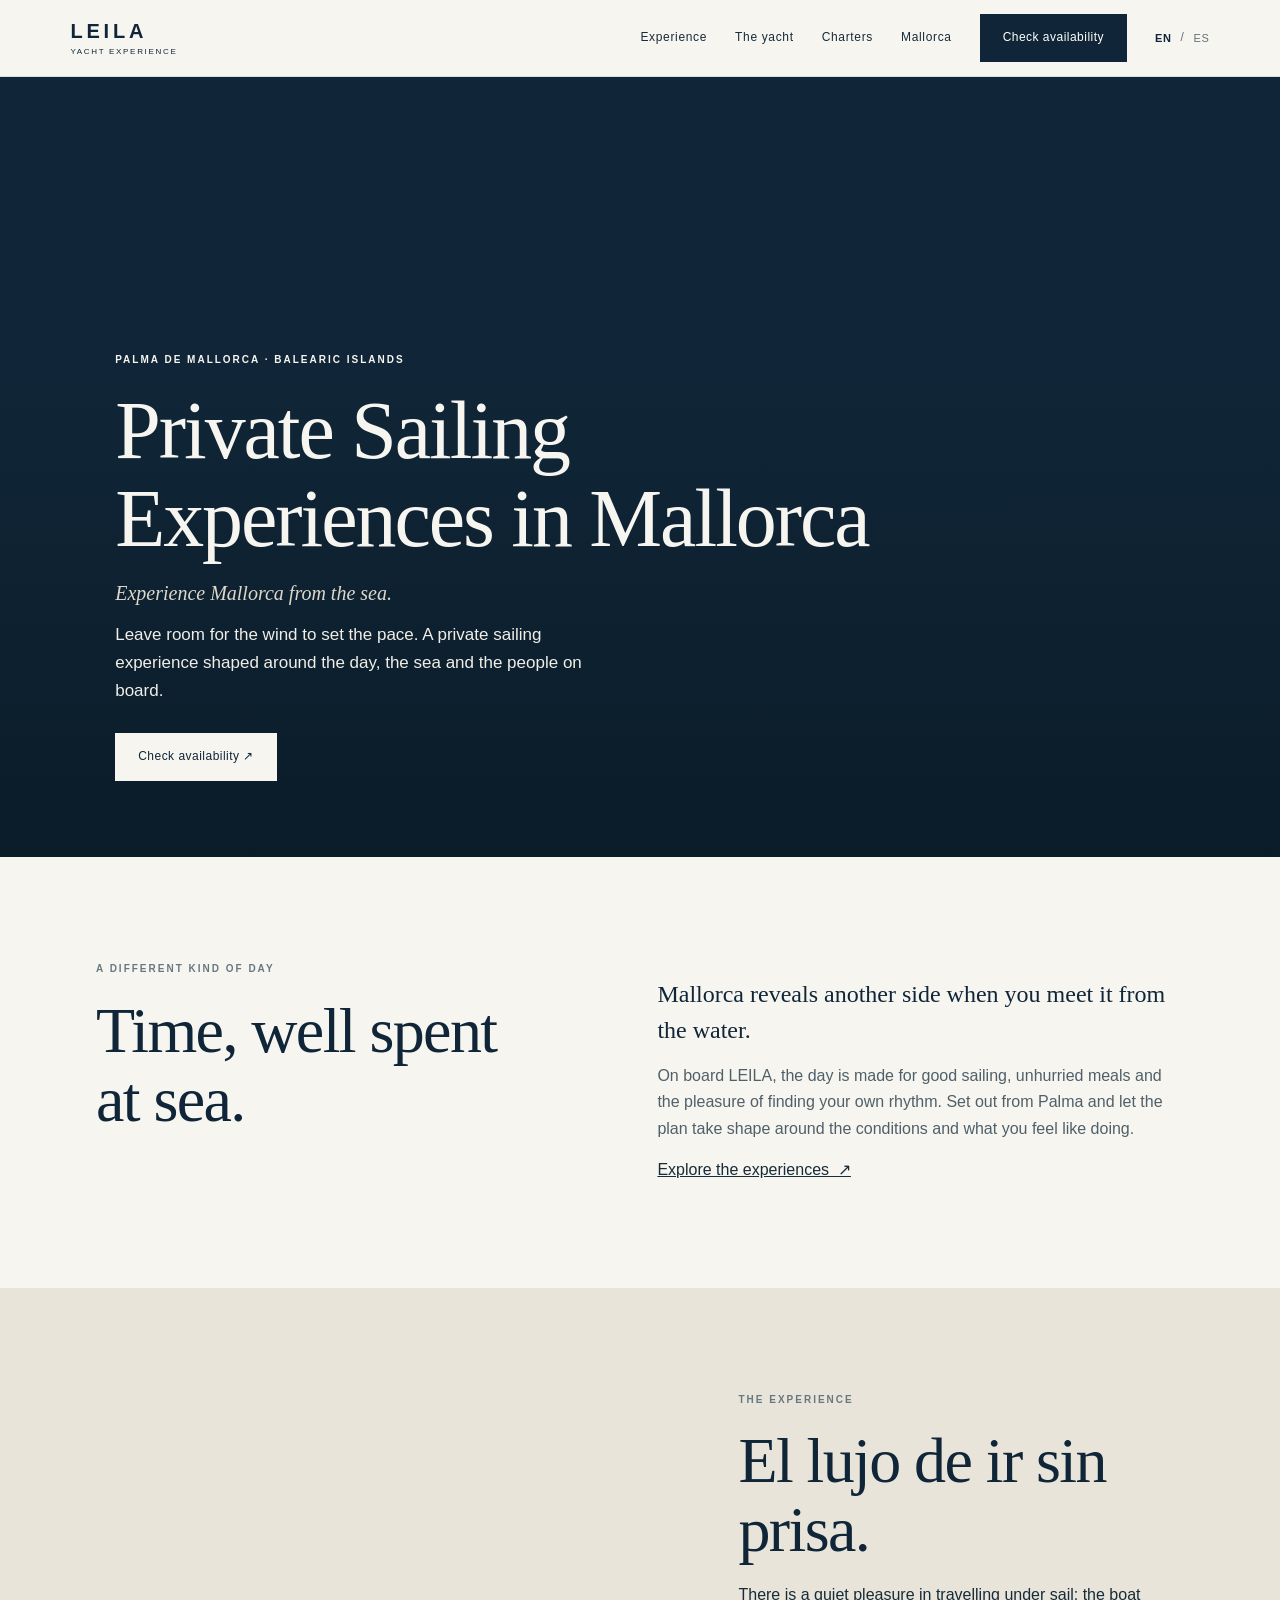
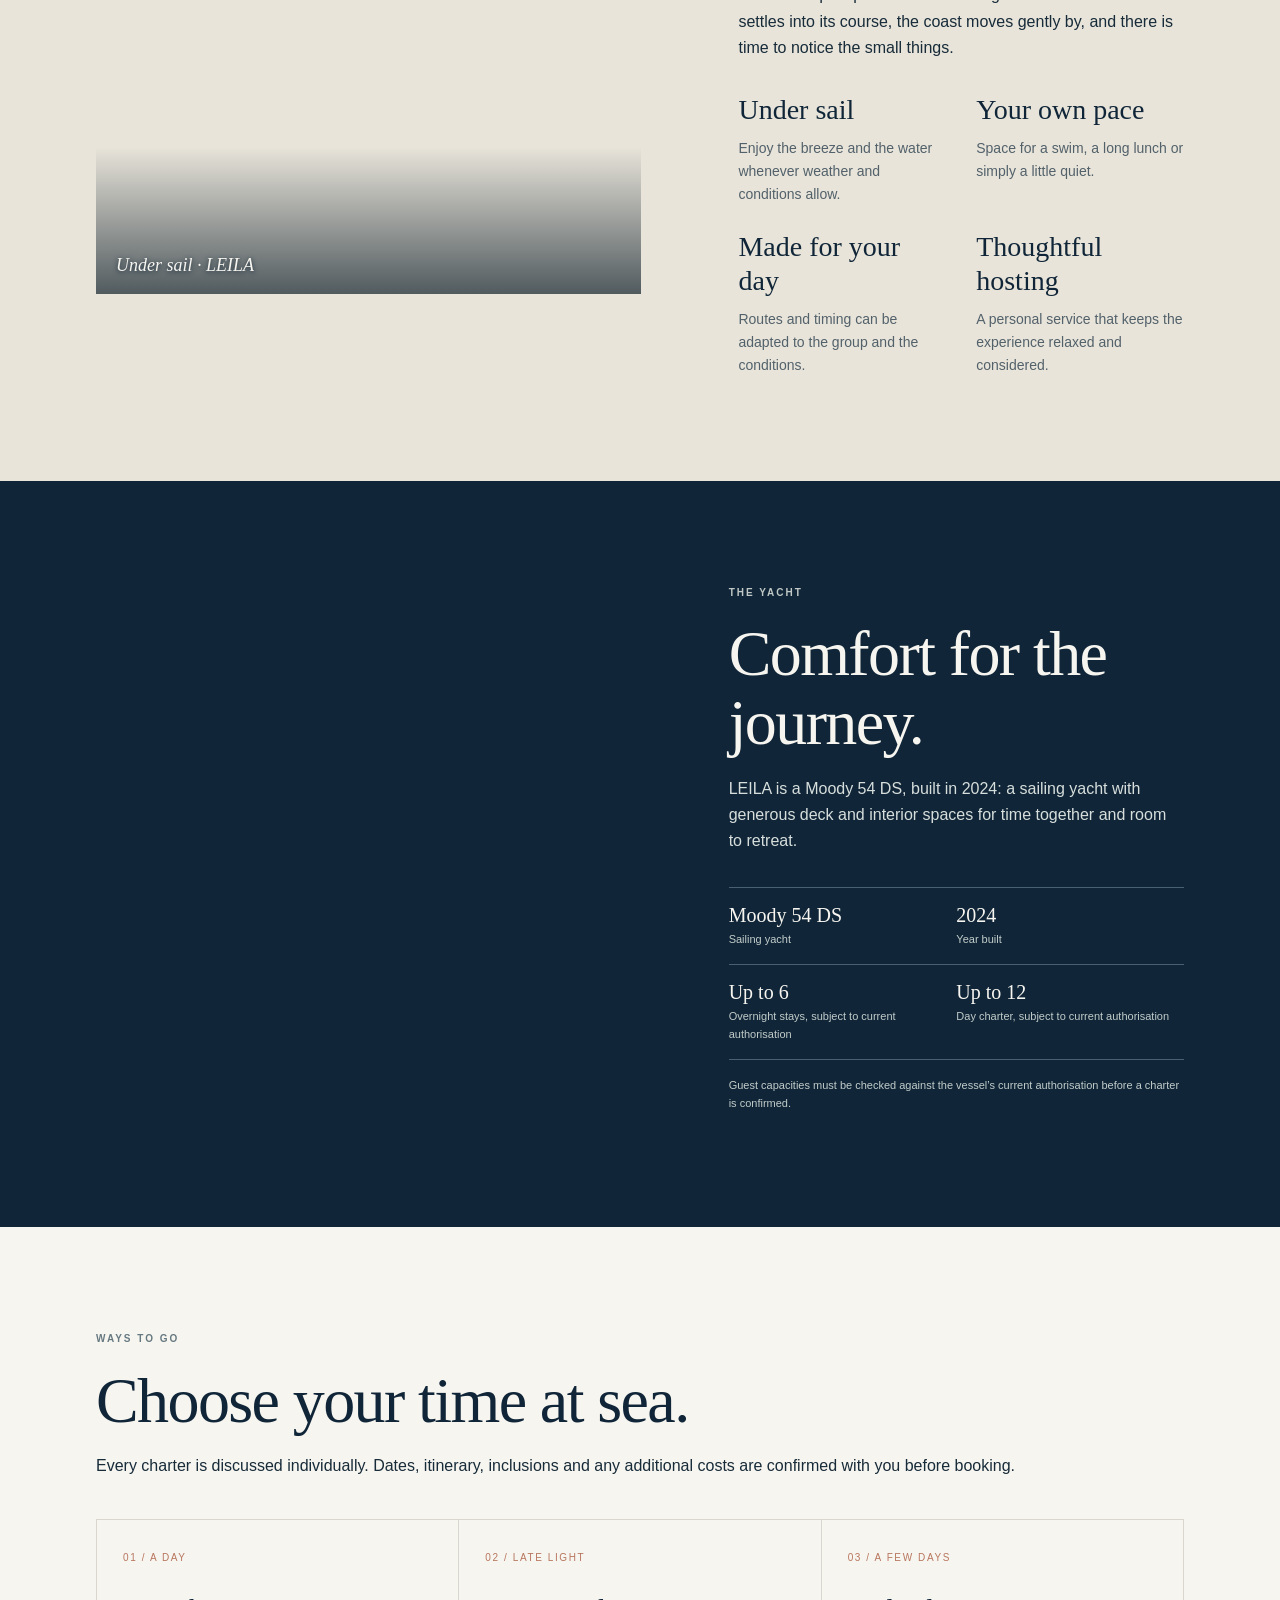
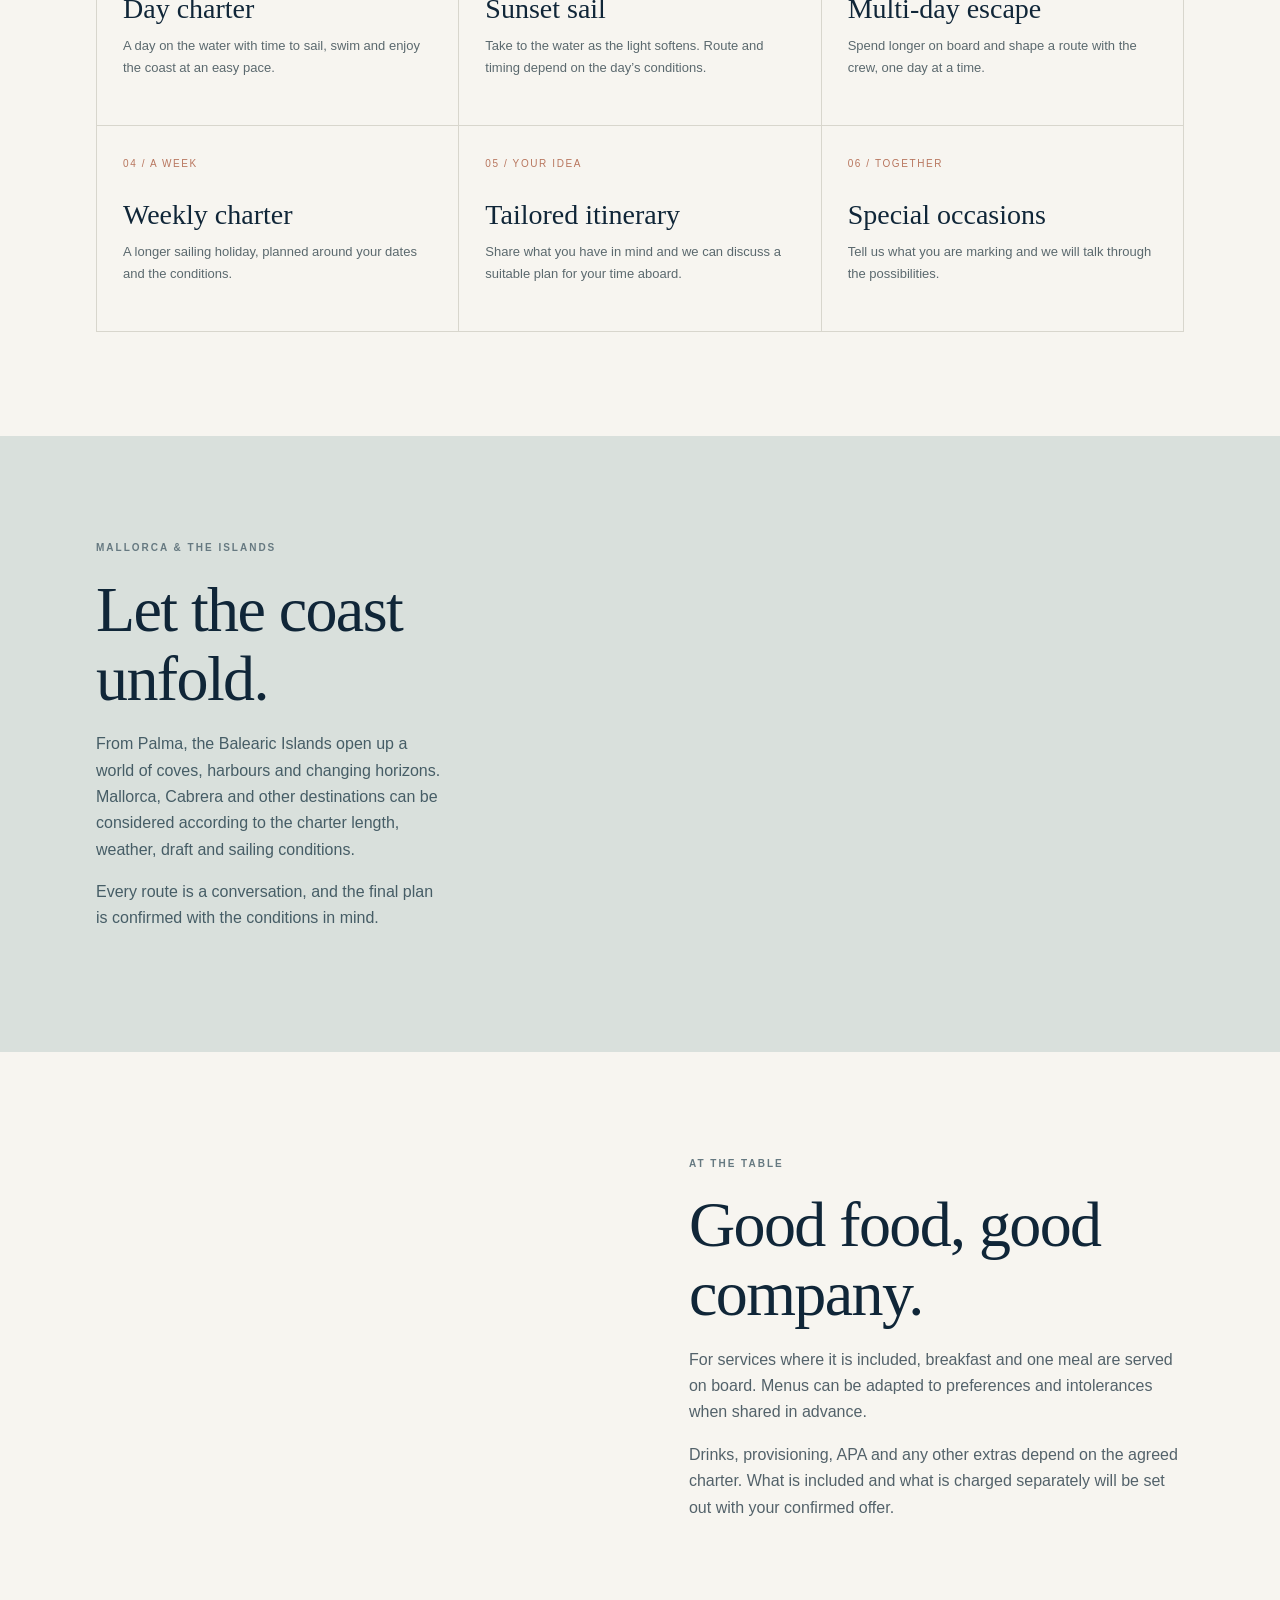
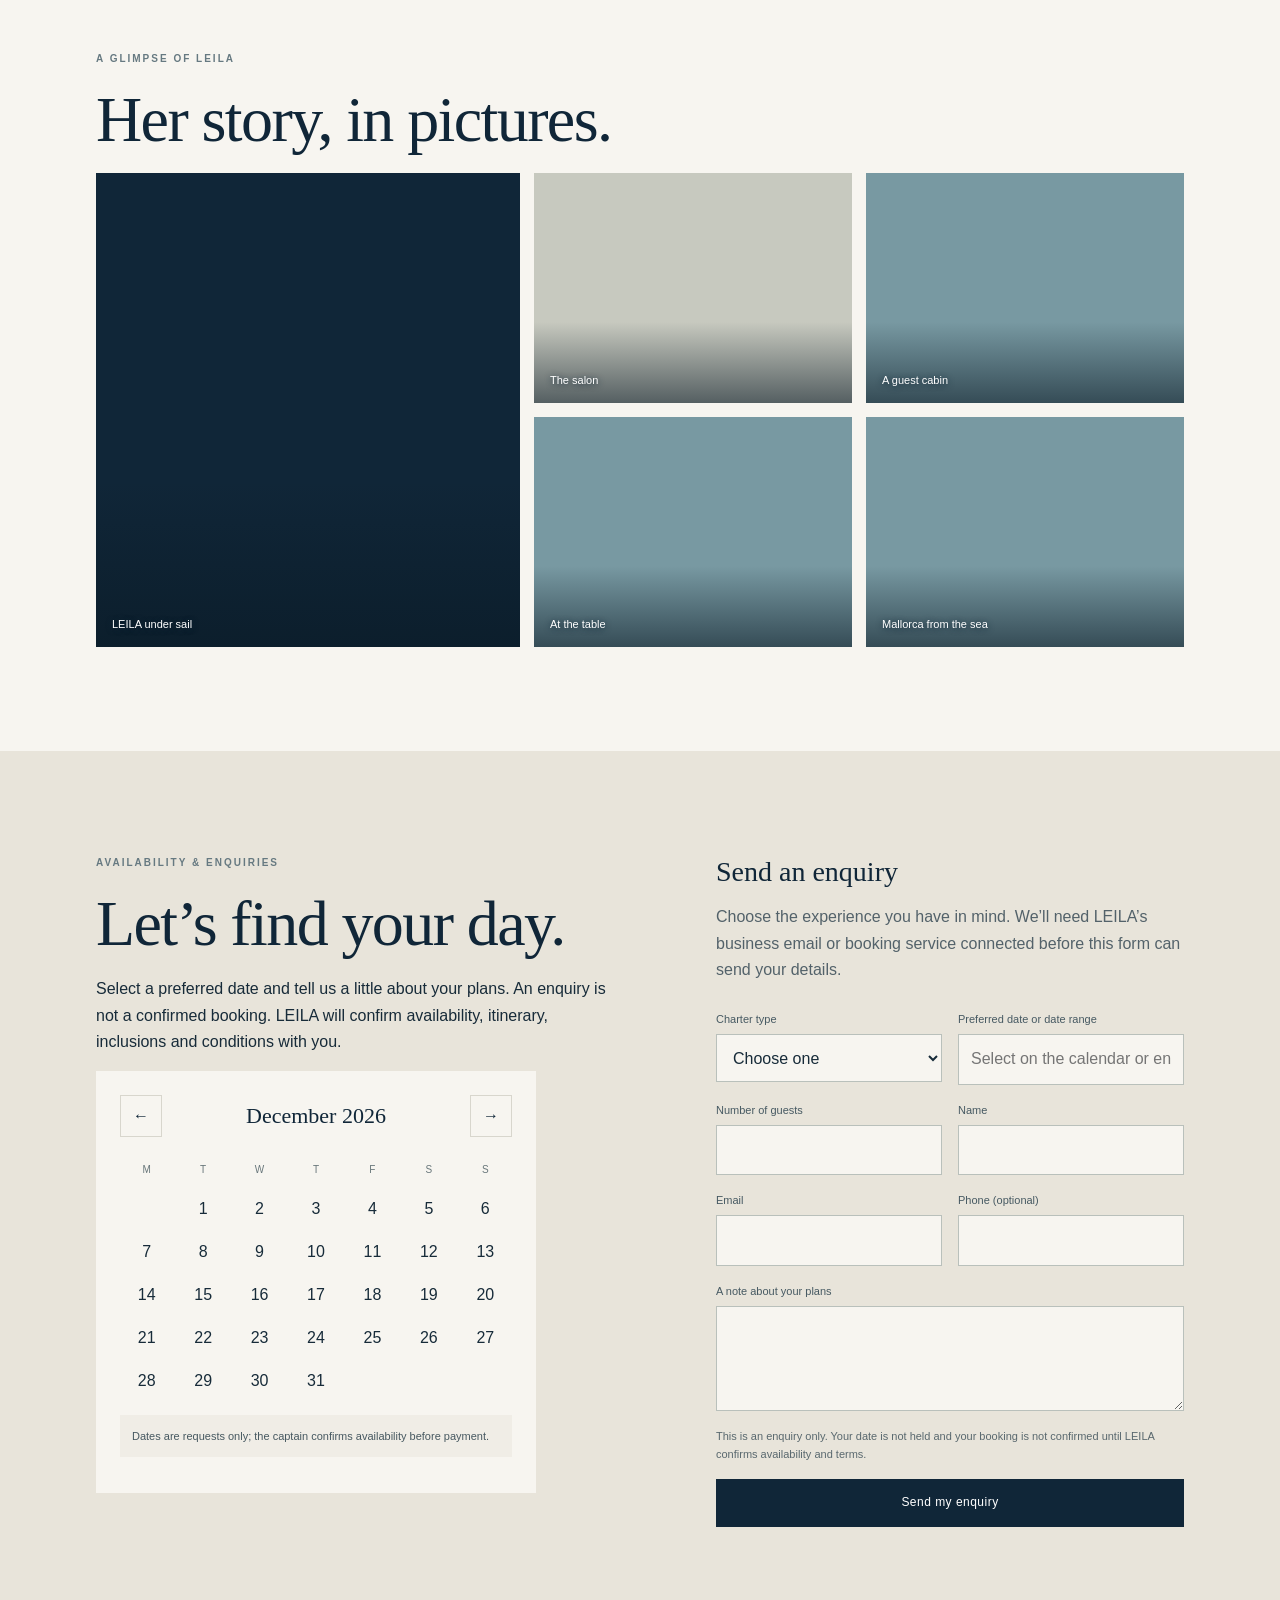
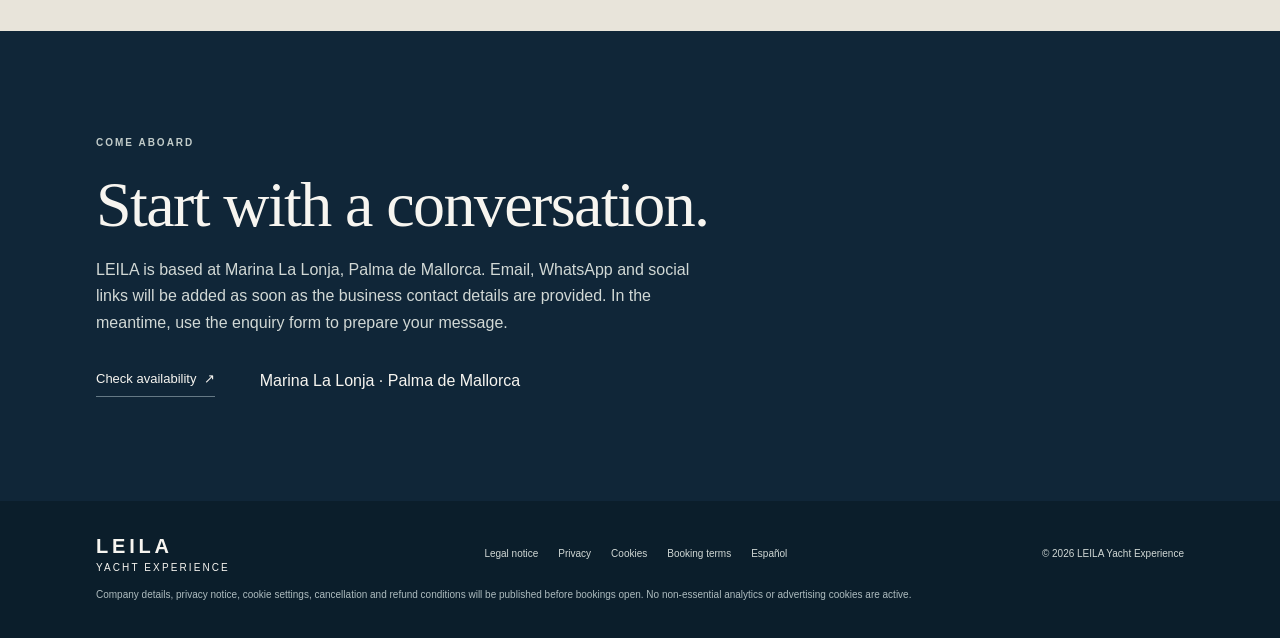
==== index.html @ 15bc414b "Initialize LEILA frontend repository" ====
<!doctype html><html lang="en"><head><meta charset="utf-8"><meta name="viewport" content="width=device-width,initial-scale=1"><meta http-equiv="refresh" content="0;url=./en/index.html"><title>LEILA Yacht Experience</title></head><body><p><a href="./en/index.html">English</a> · <a href="./es/index.html">Español</a></p></body></html>
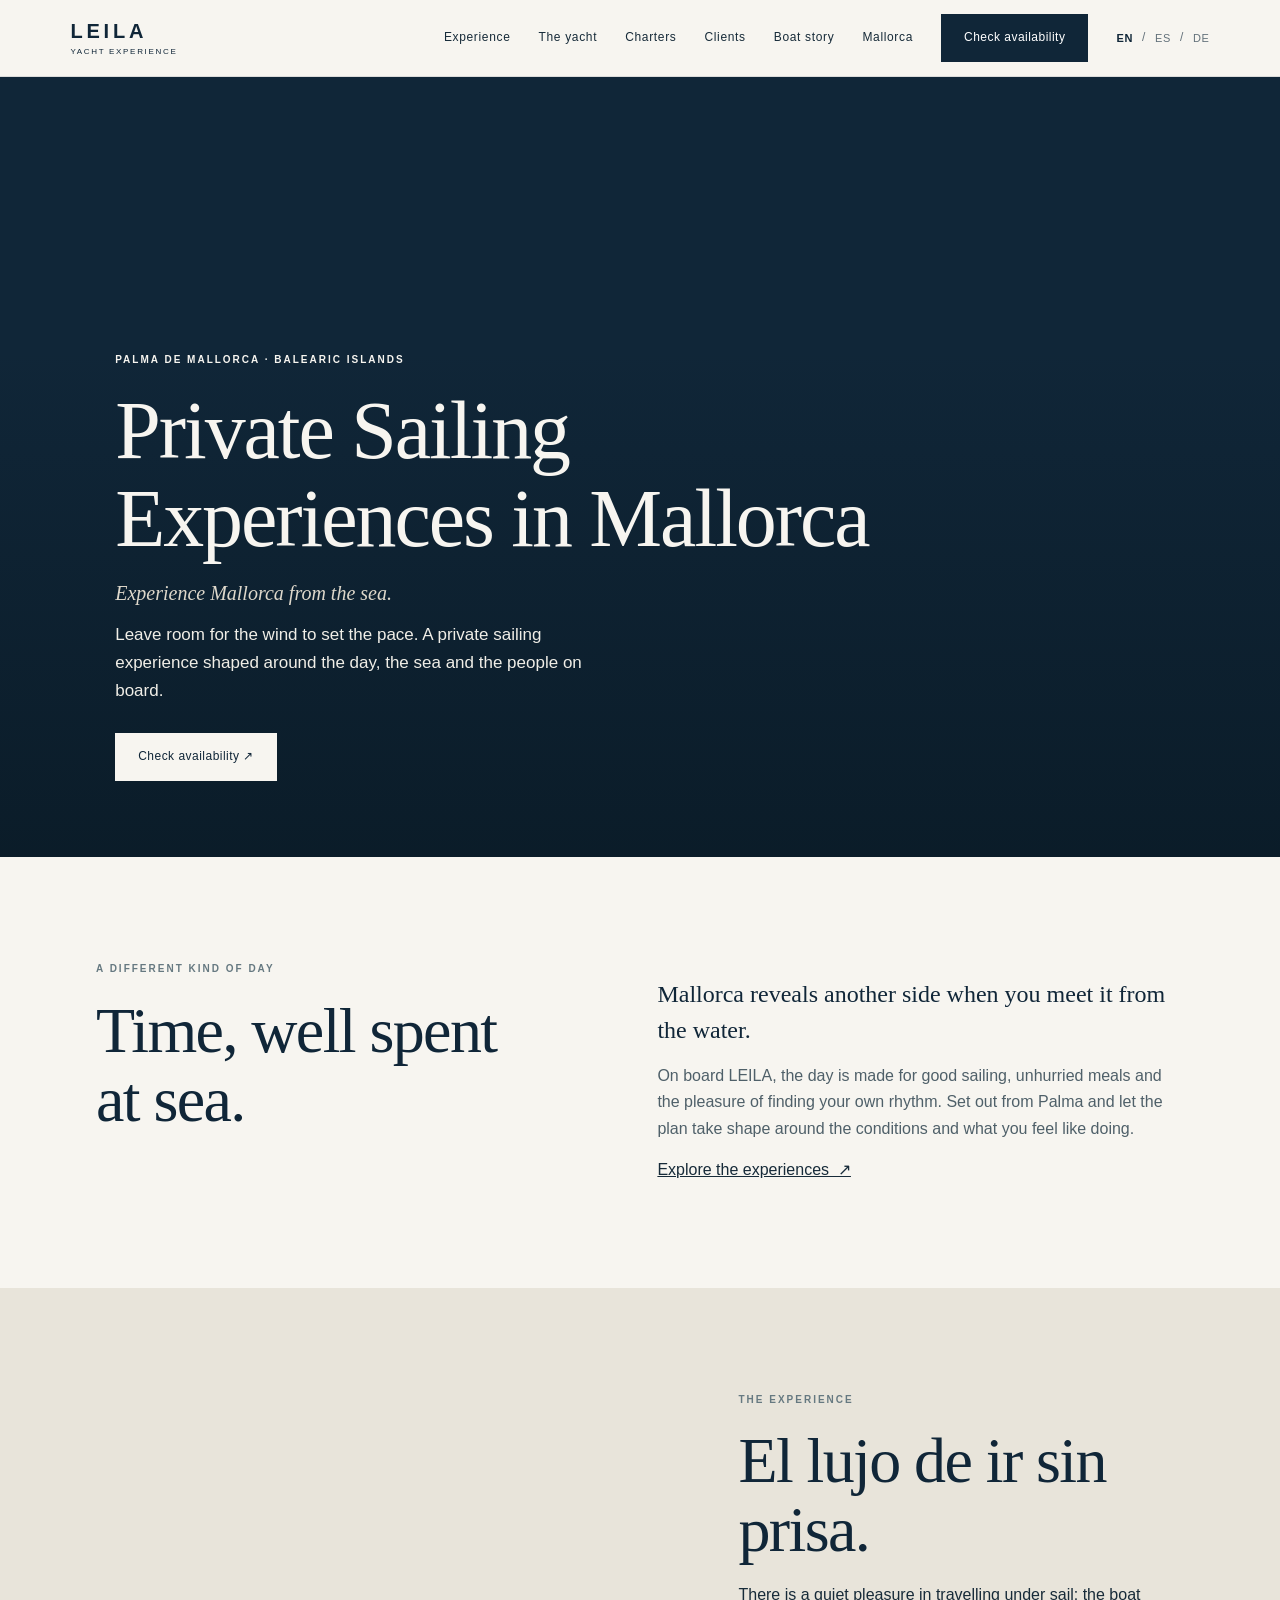
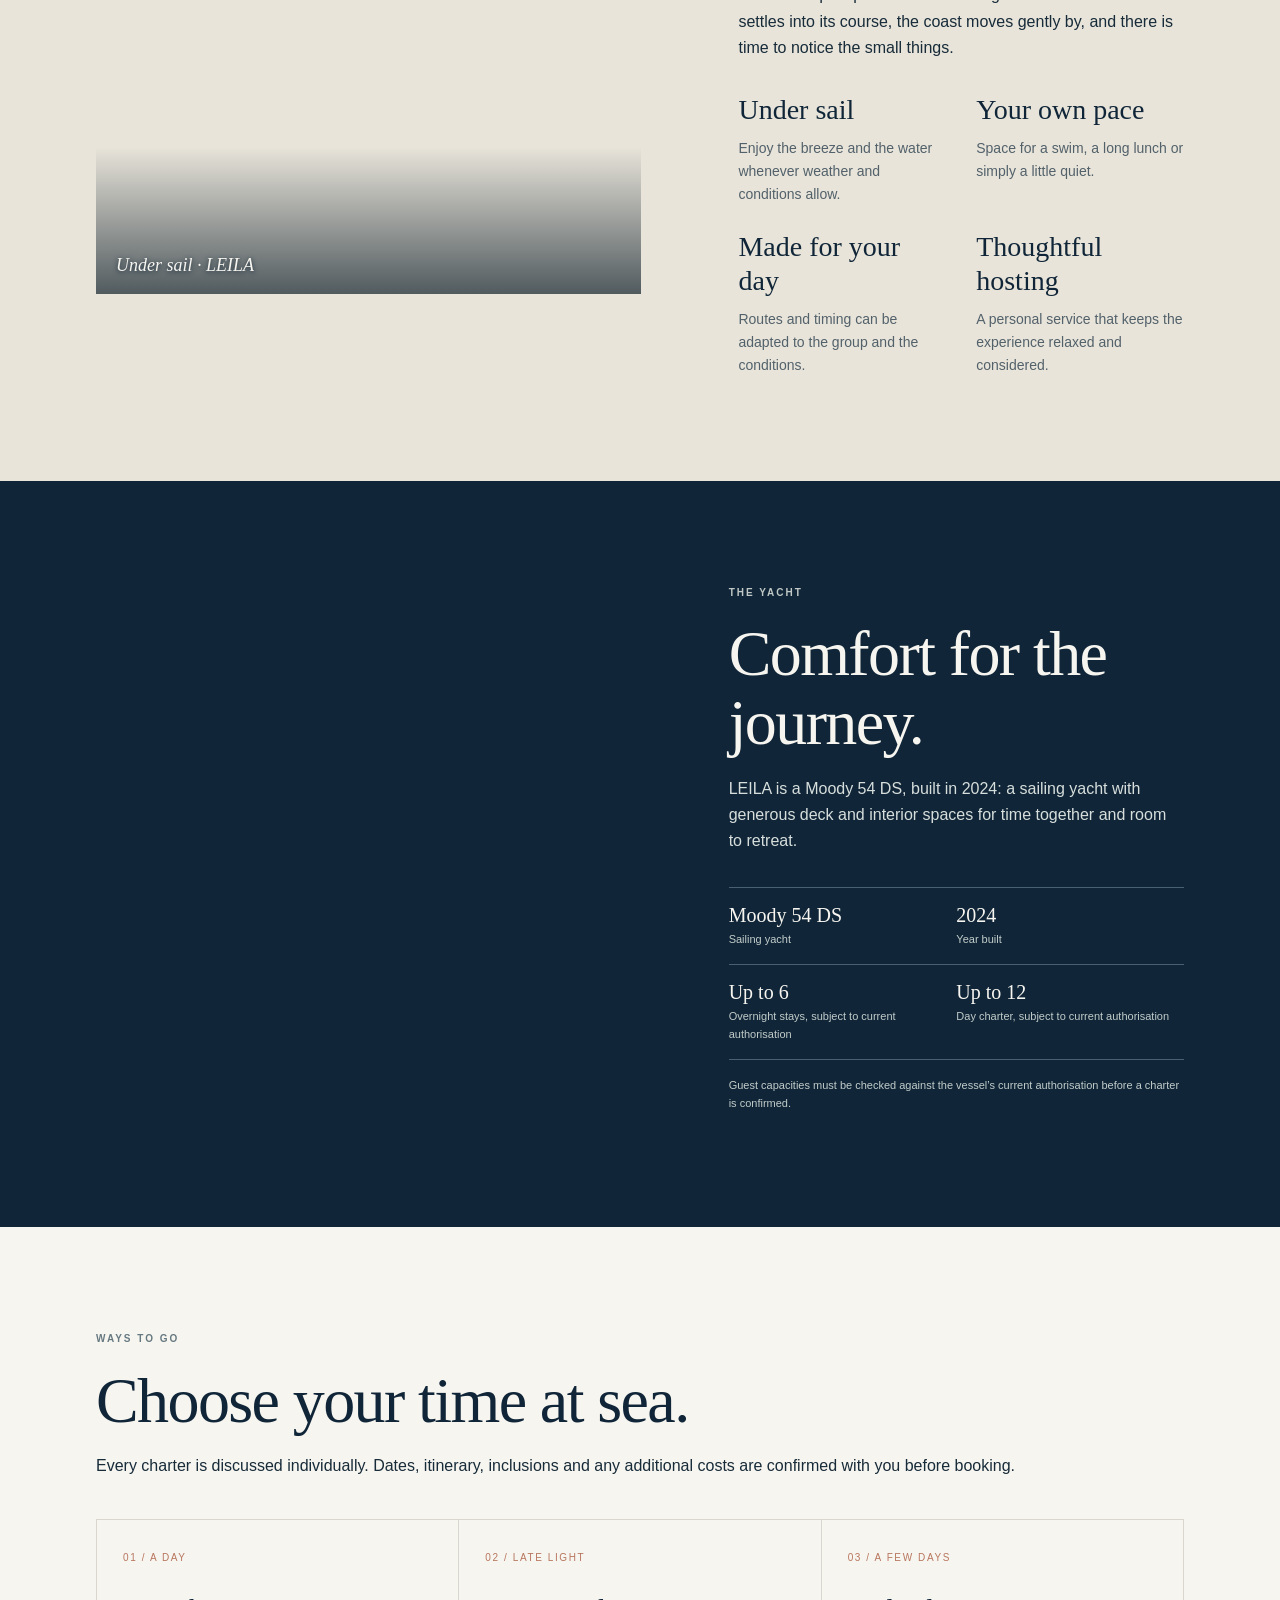
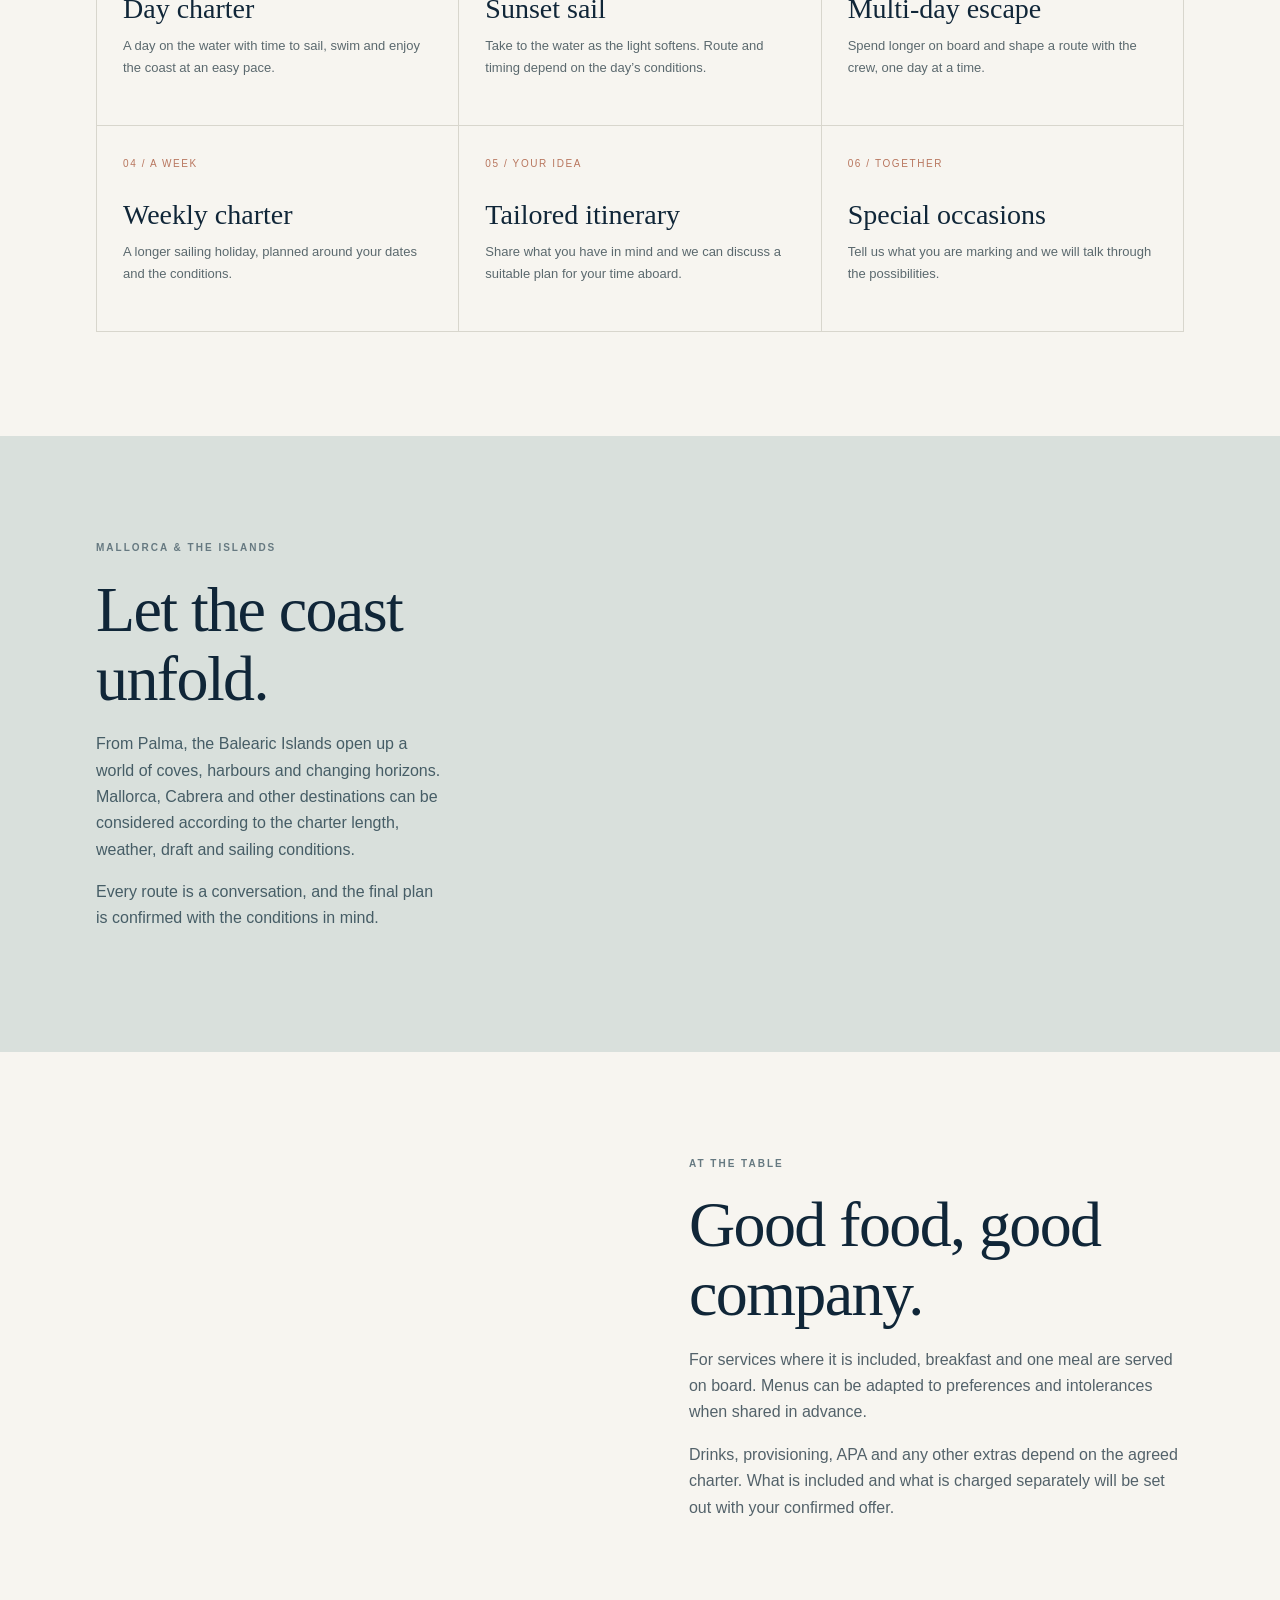
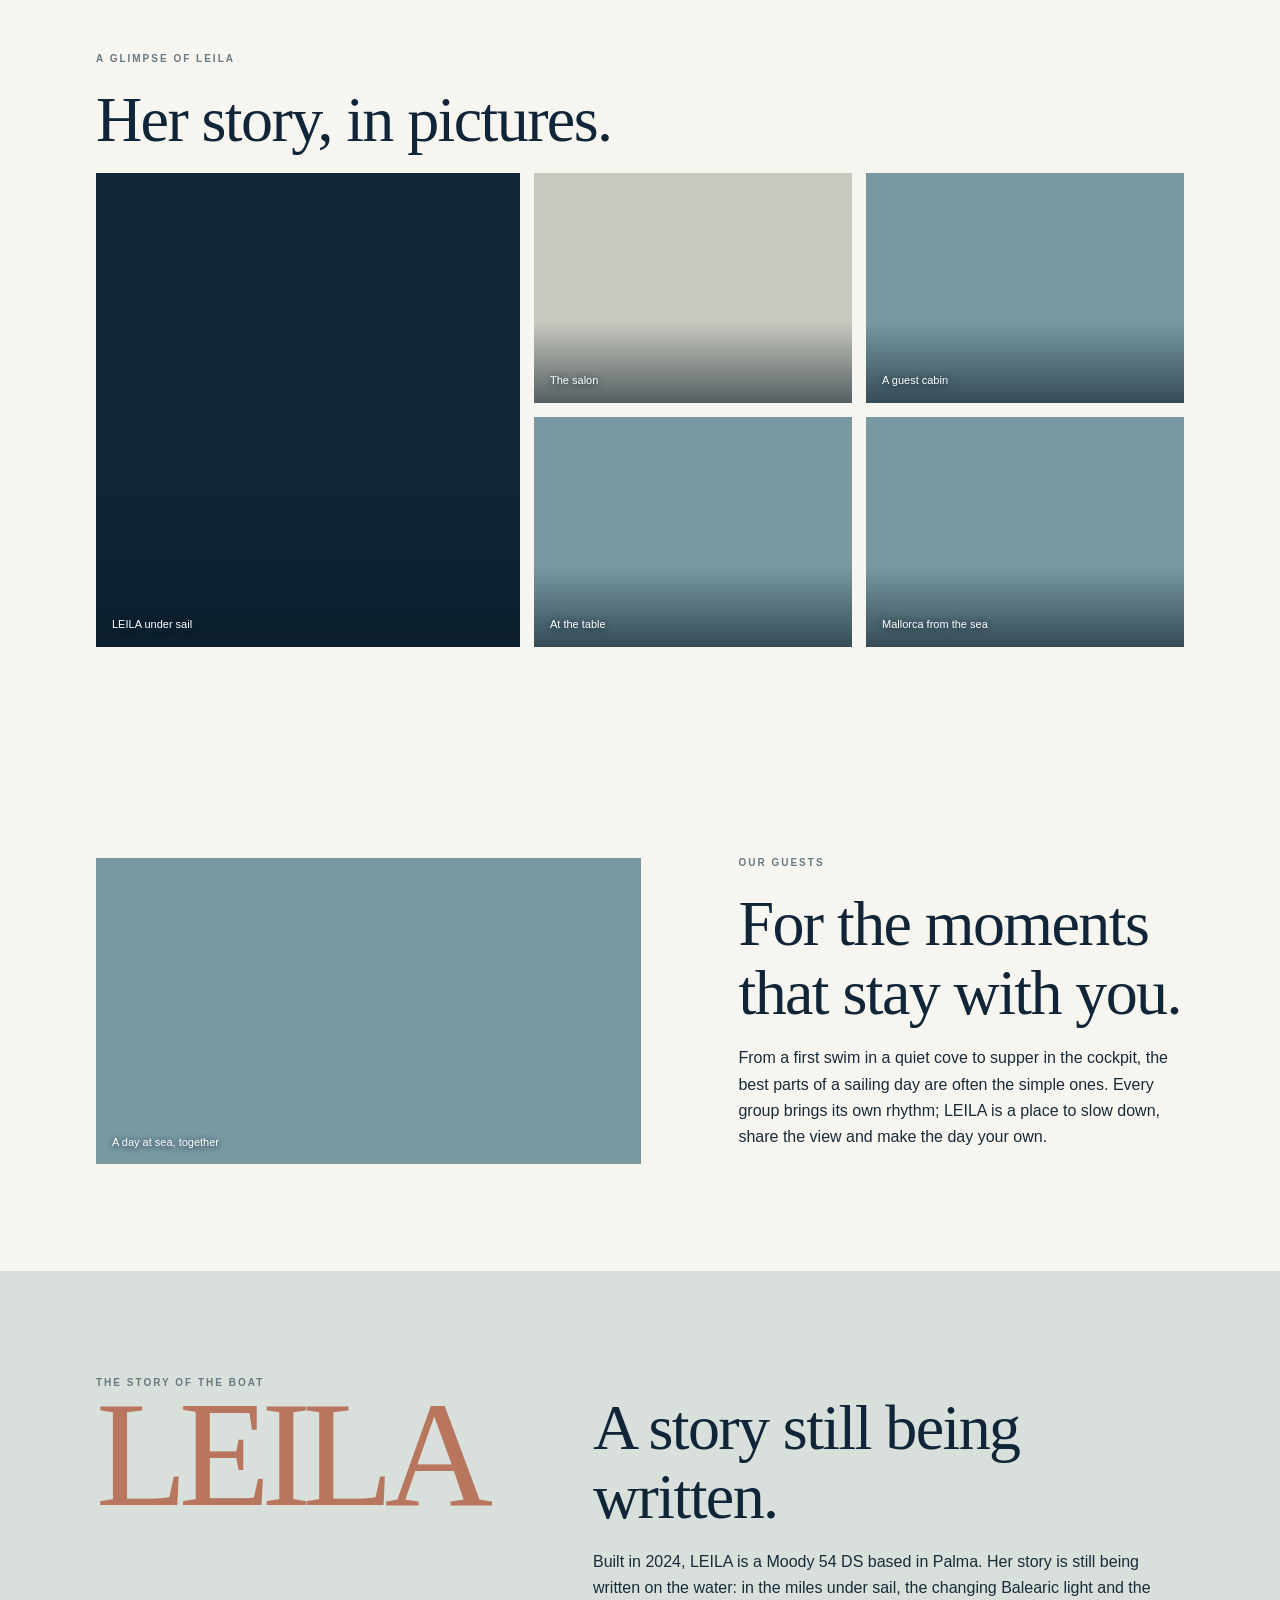
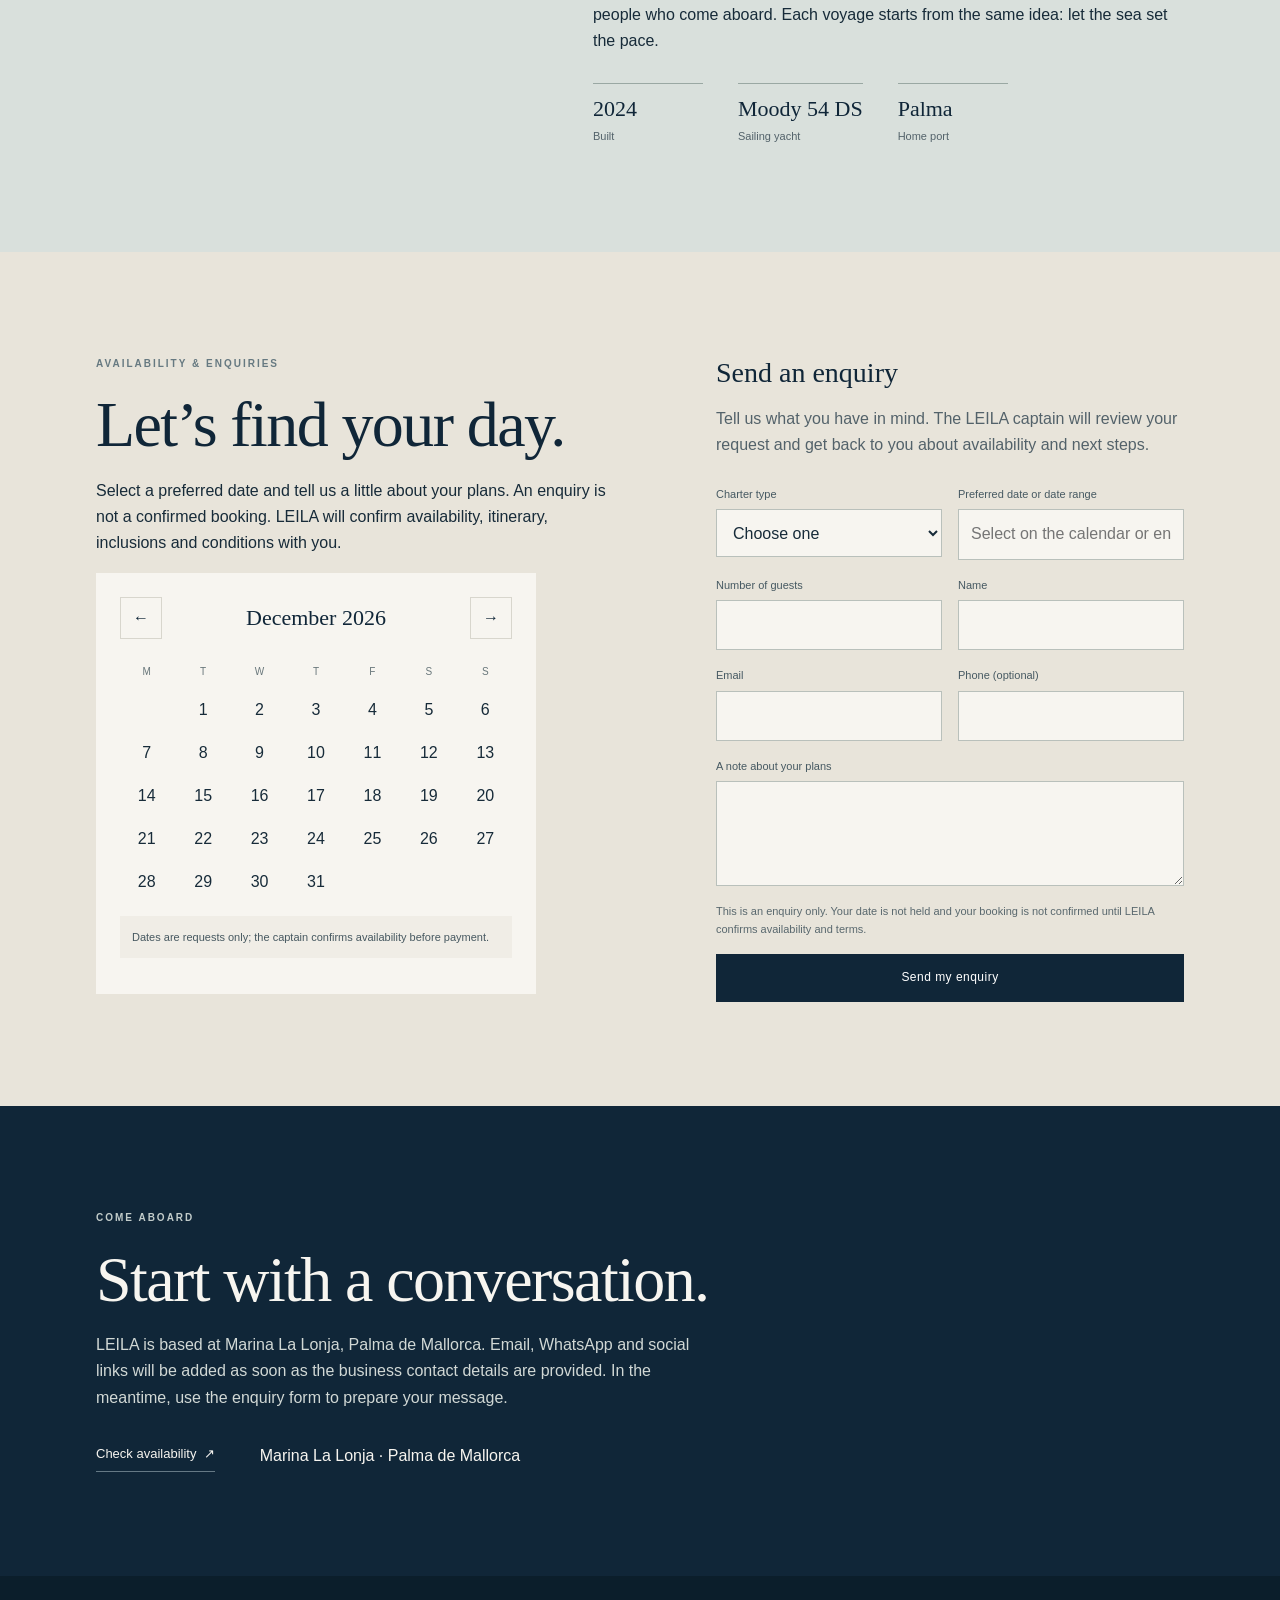
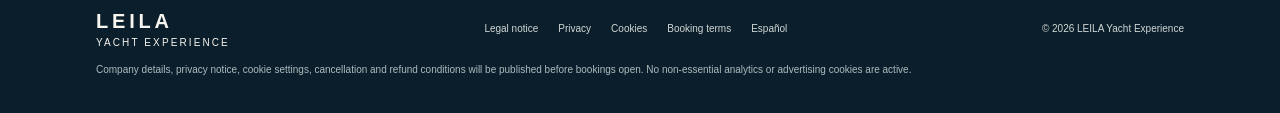
==== commit 177df55c: "Add clients and boat history in three languages" ====
--- a/index.html
+++ b/index.html
@@ -1 +1 @@
-<!doctype html><html lang="en"><head><meta charset="utf-8"><meta name="viewport" content="width=device-width,initial-scale=1"><meta http-equiv="refresh" content="0;url=./en/index.html"><title>LEILA Yacht Experience</title></head><body><p><a href="./en/index.html">English</a> · <a href="./es/index.html">Español</a></p></body></html>
+<!doctype html><html lang="en"><head><meta charset="utf-8"><meta name="viewport" content="width=device-width,initial-scale=1"><meta http-equiv="refresh" content="0;url=./en/index.html"><title>LEILA Yacht Experience</title></head><body><p><a href="./en/index.html">English</a> &middot; <a href="./es/index.html">Espa&#241;ol</a> &middot; <a href="./de/index.html">Deutsch</a></p></body></html>
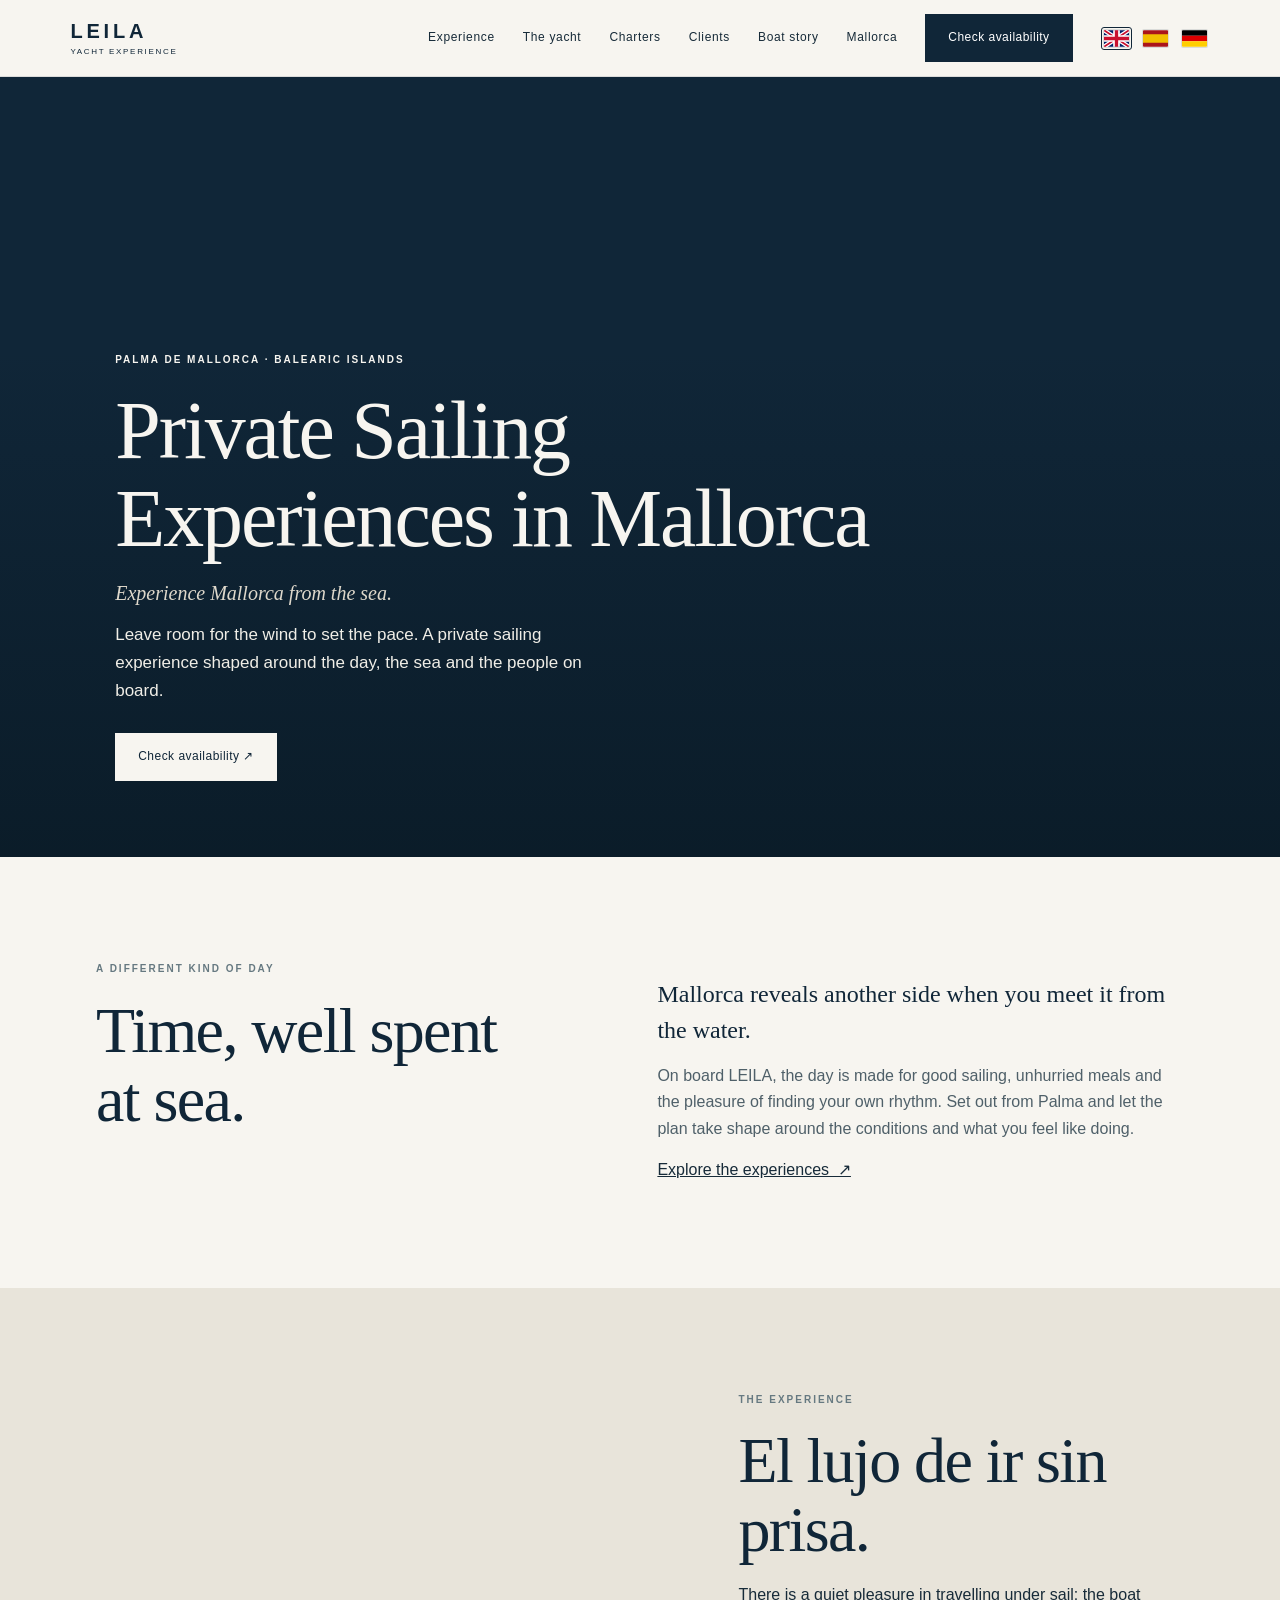
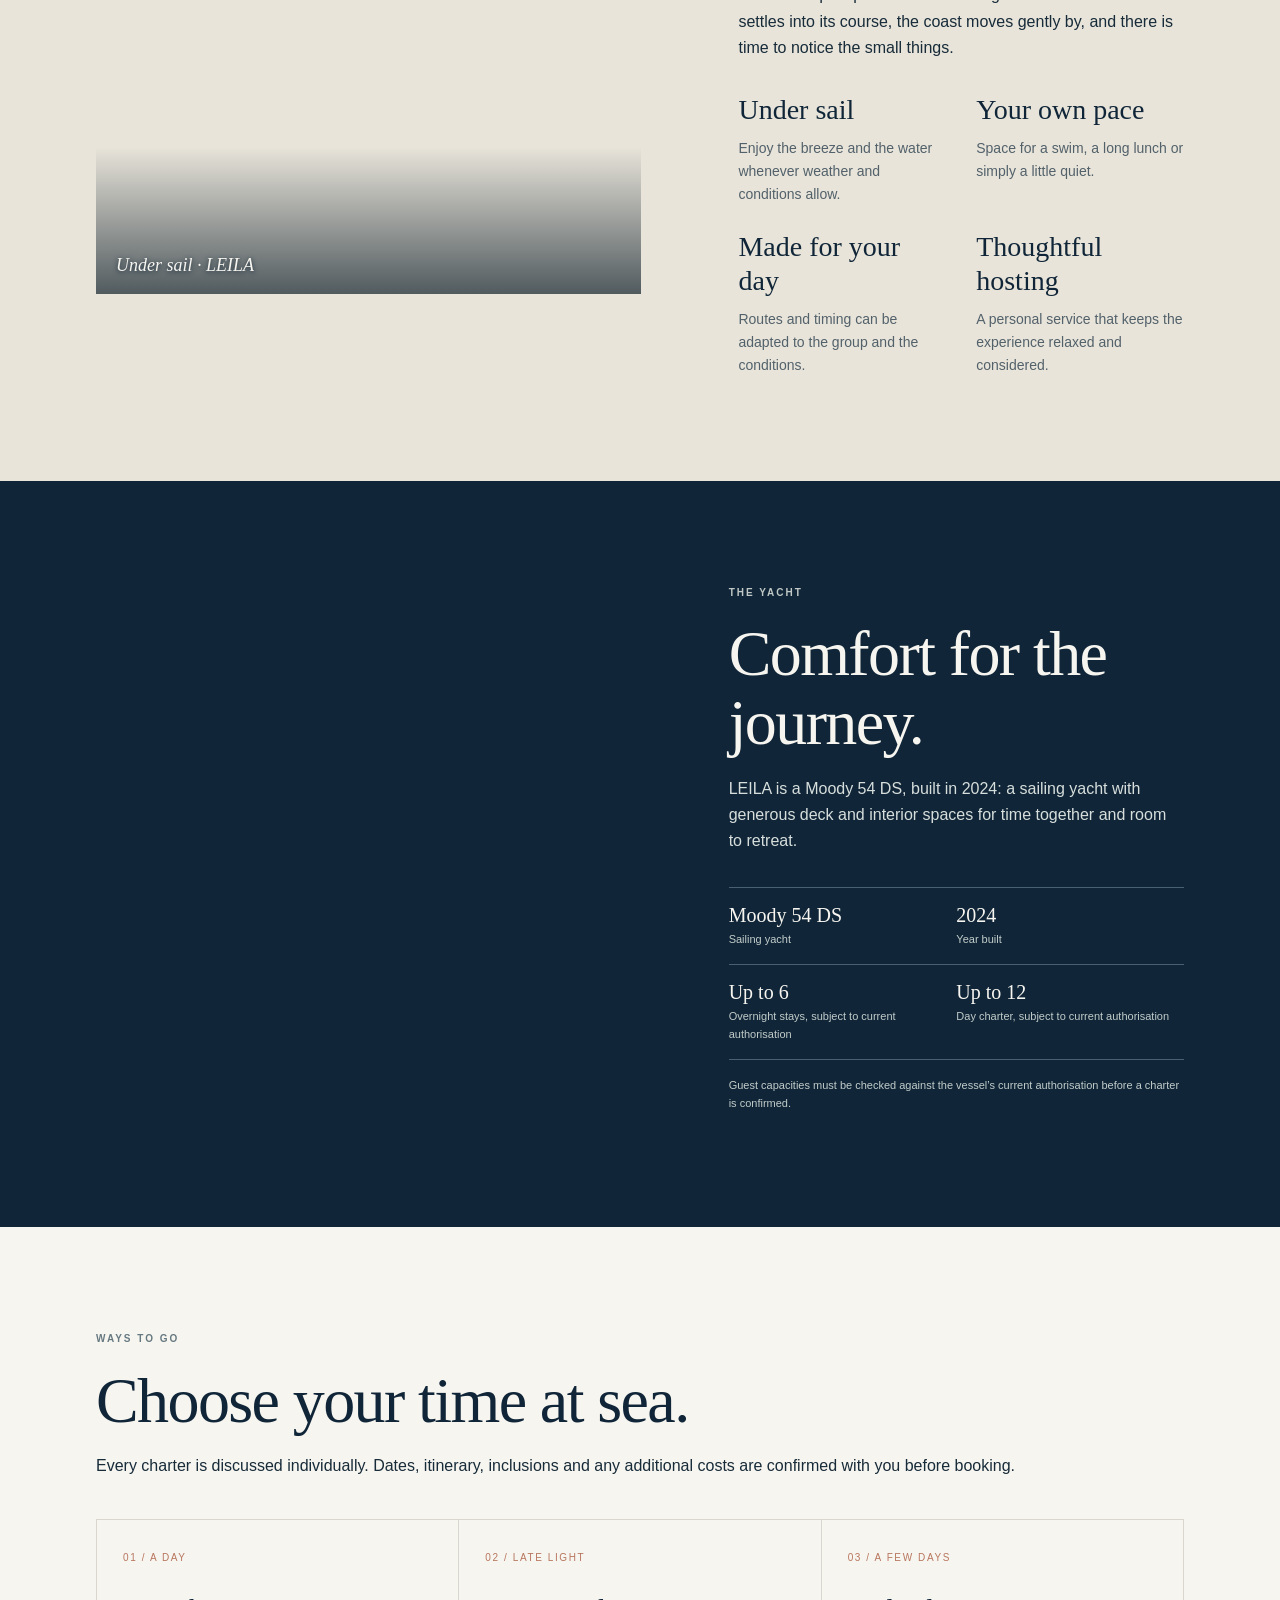
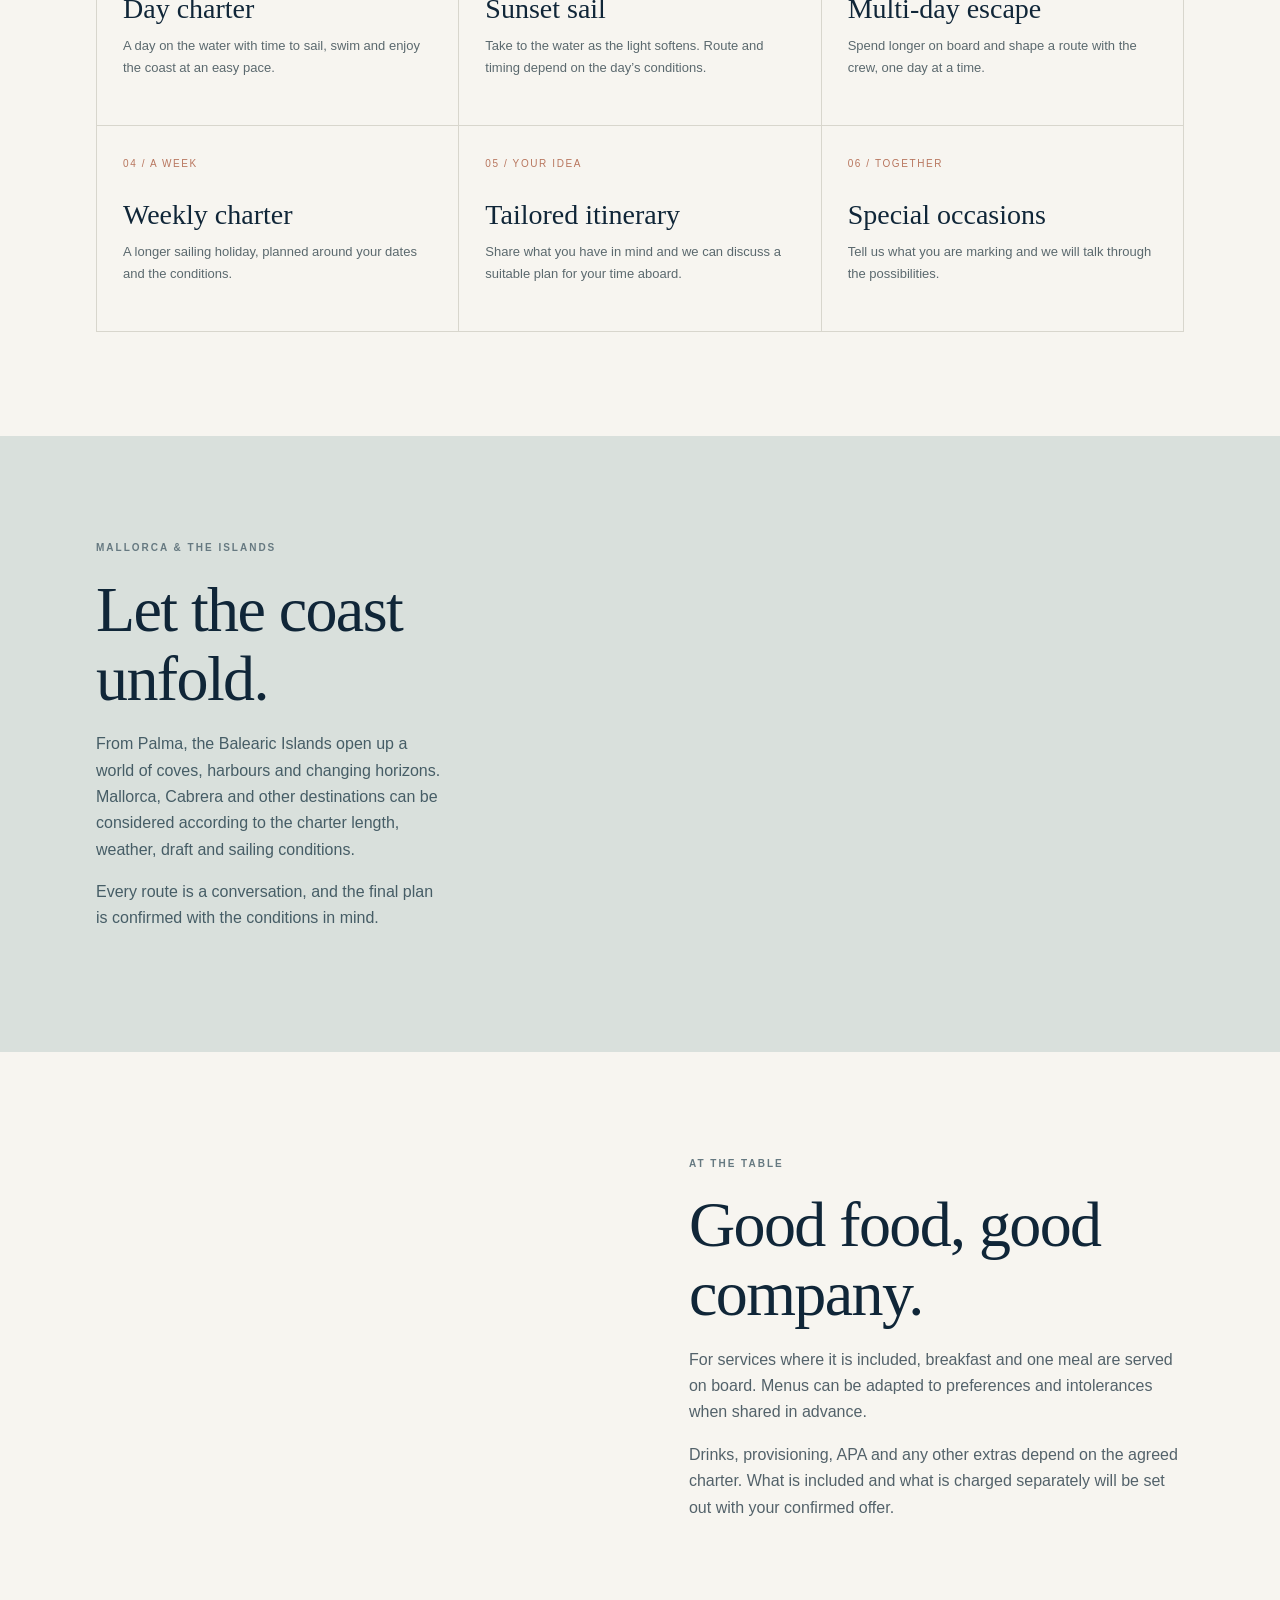
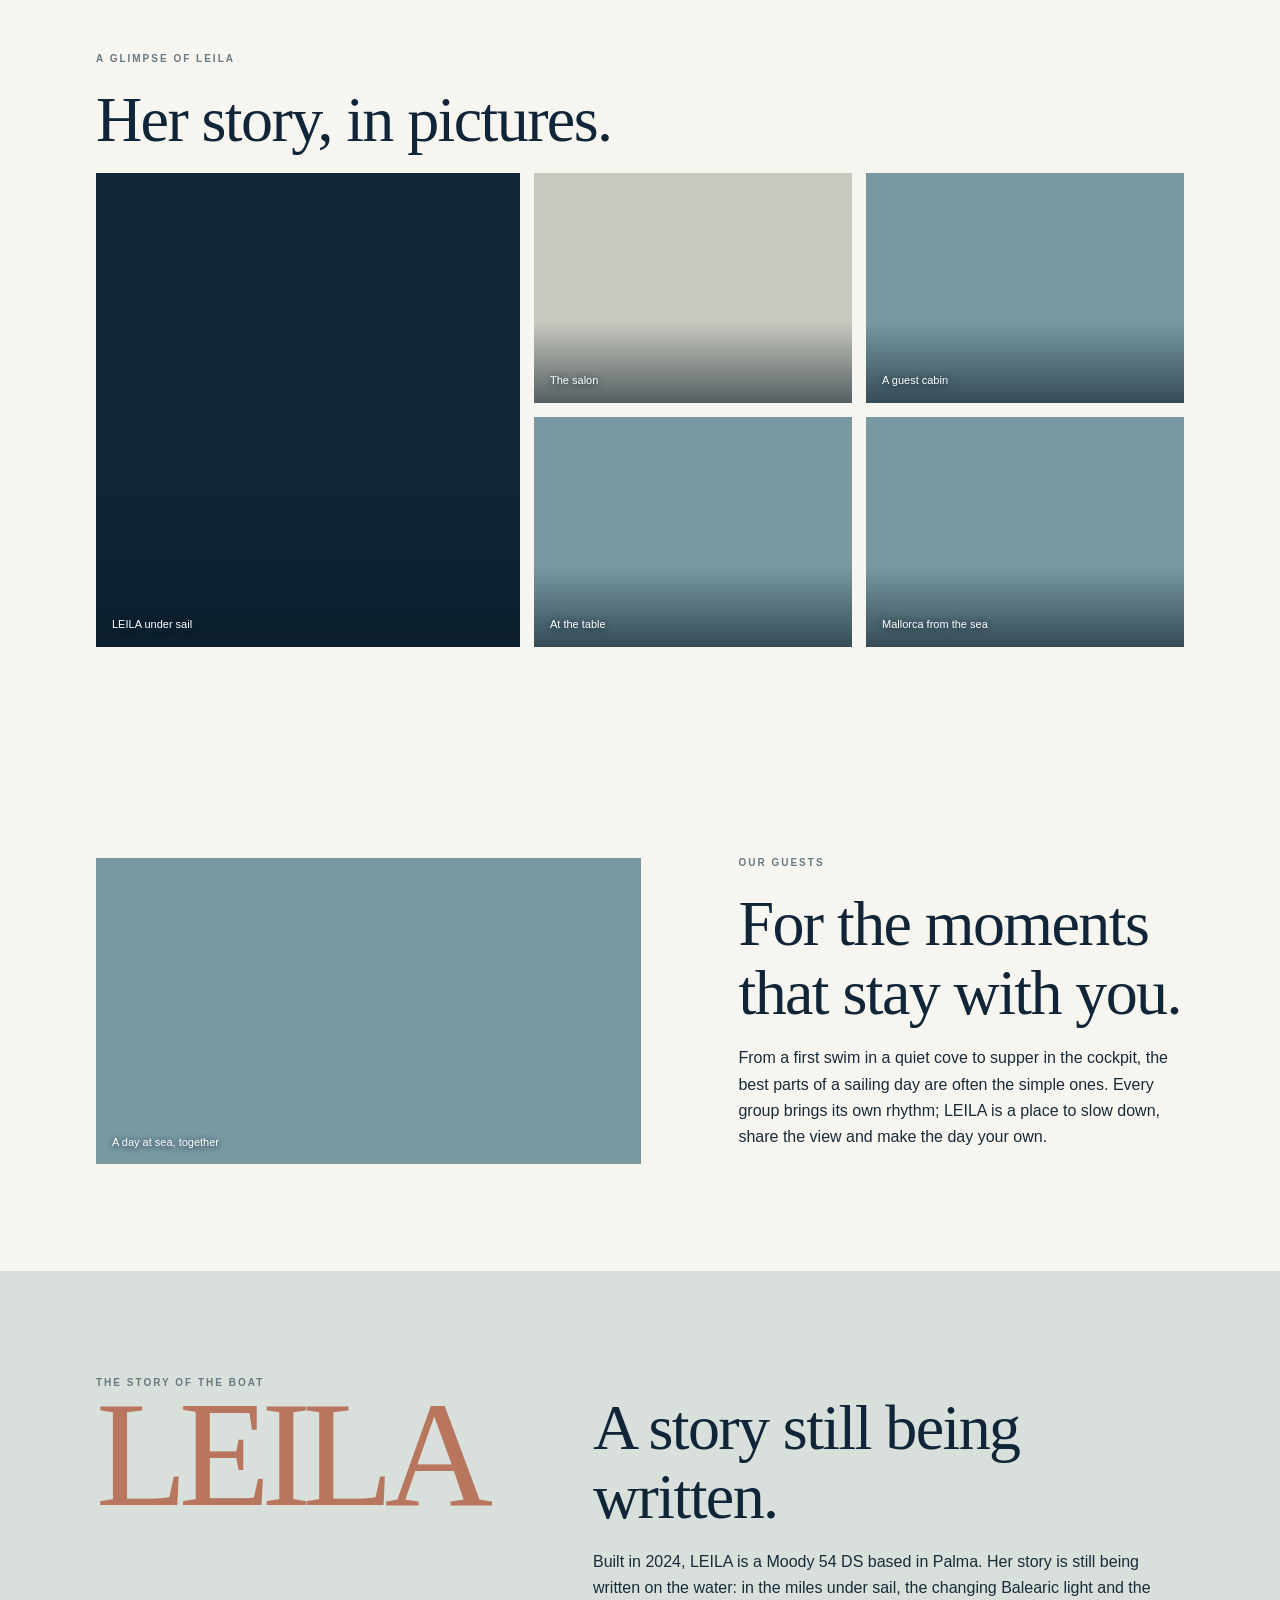
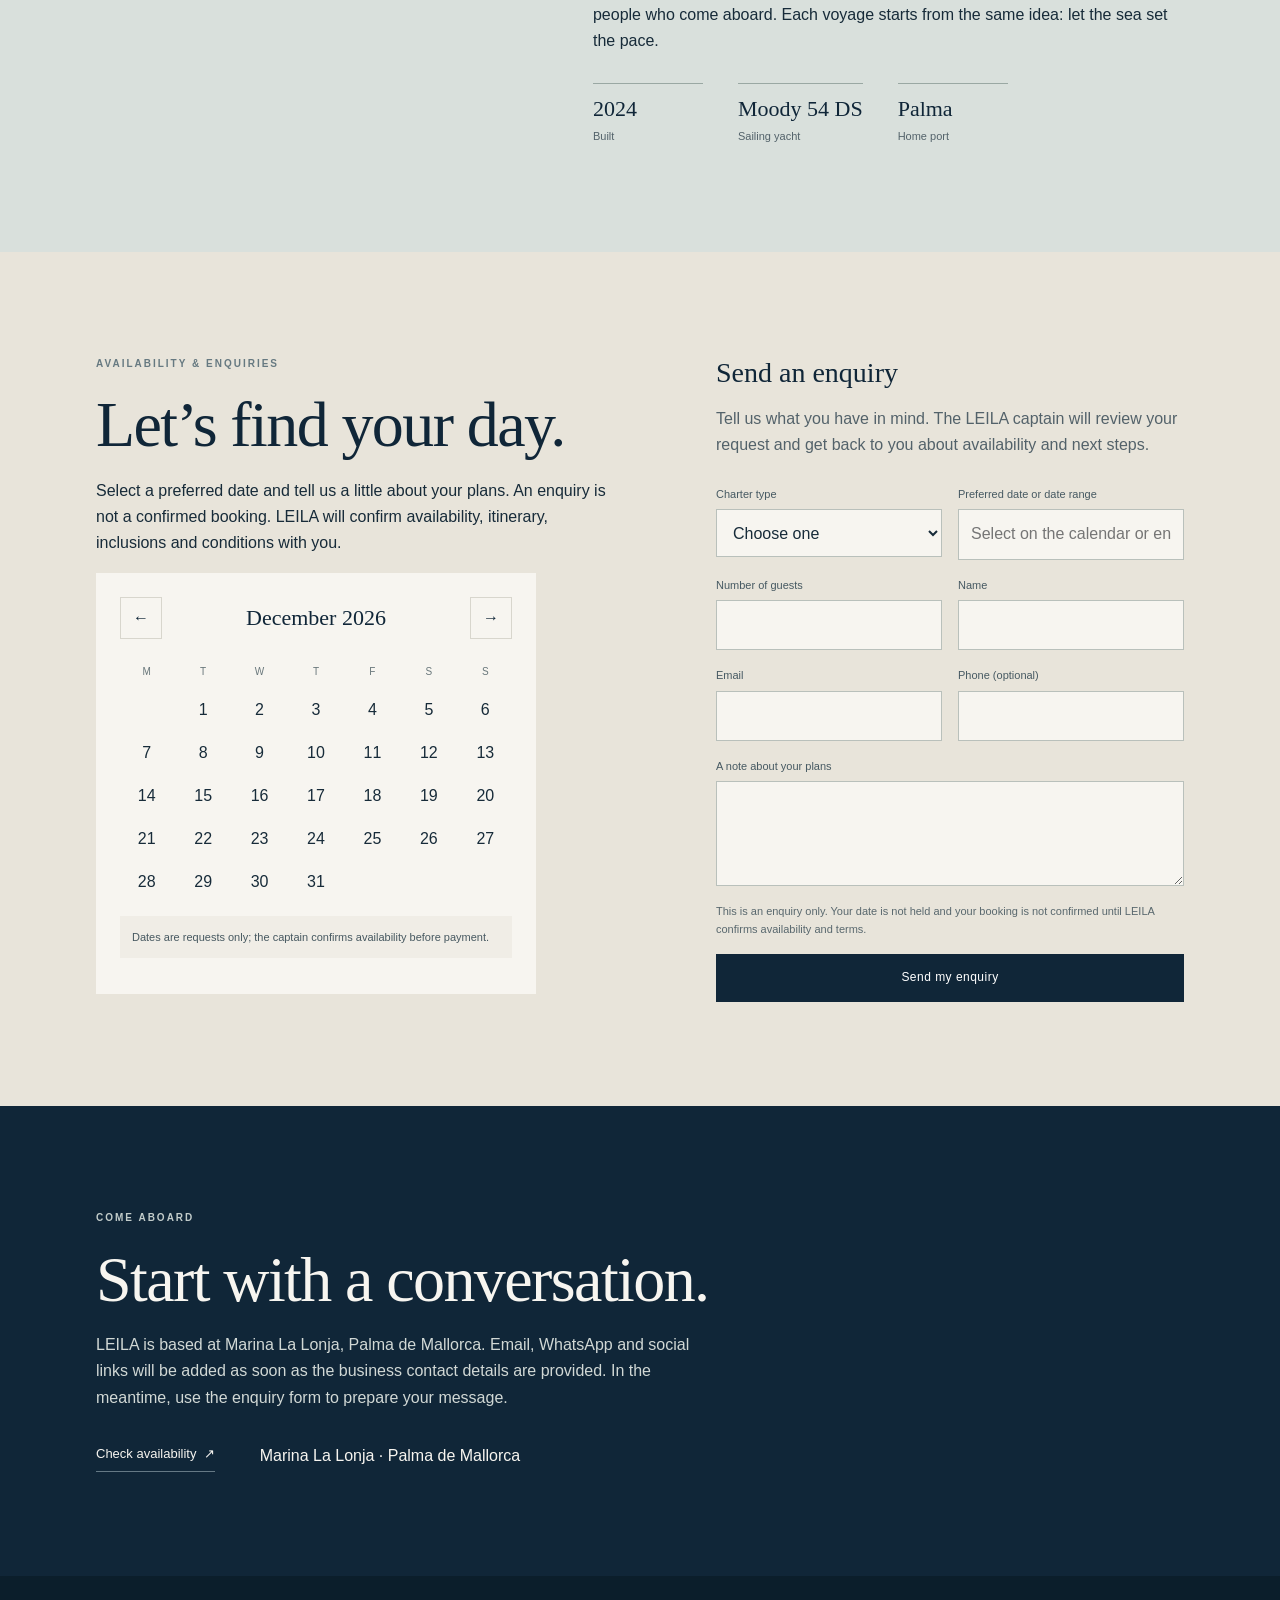
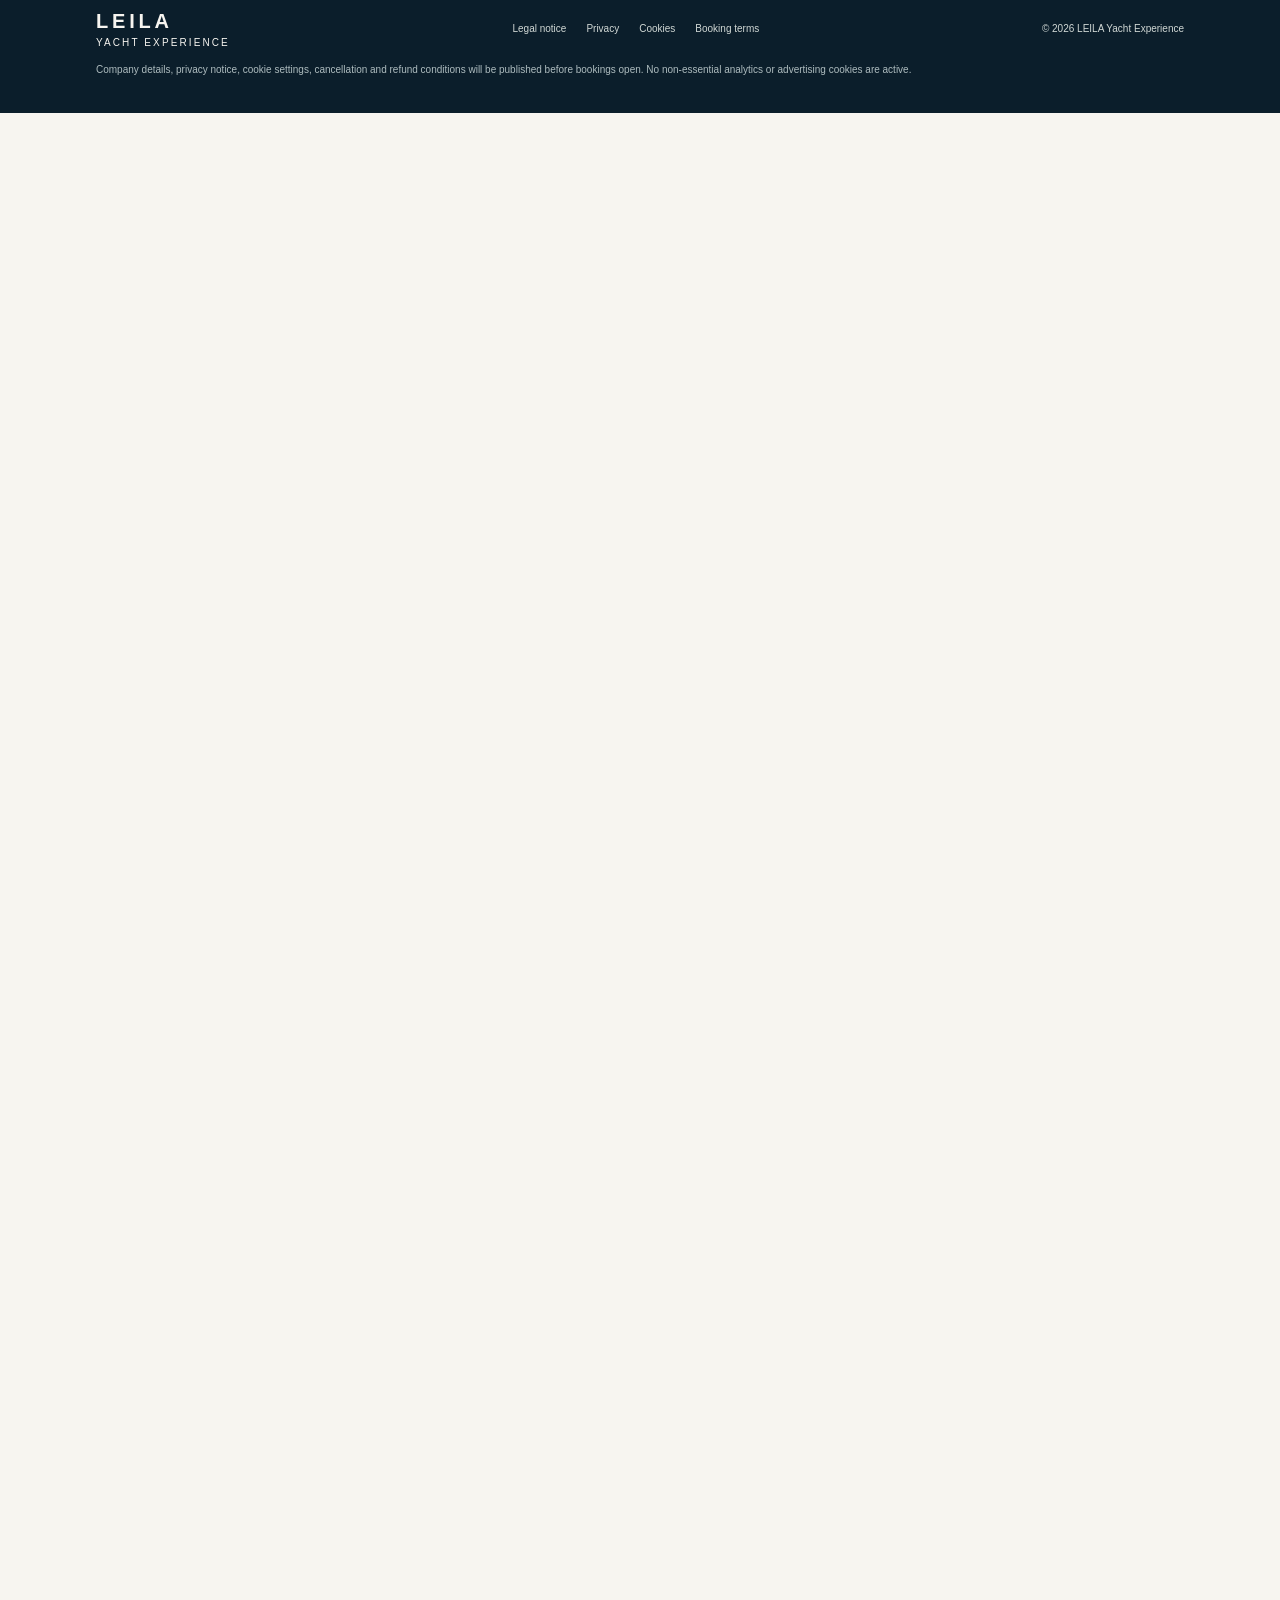
==== commit e8e81d1f: "Fix photo viewer and language switching" ====
--- a/index.html
+++ b/index.html
@@ -1 +1 @@
-<!doctype html><html lang="en"><head><meta charset="utf-8"><meta name="viewport" content="width=device-width,initial-scale=1"><meta http-equiv="refresh" content="0;url=./en/index.html"><title>LEILA Yacht Experience</title></head><body><p><a href="./en/index.html">English</a> &middot; <a href="./es/index.html">Espa&#241;ol</a> &middot; <a href="./de/index.html">Deutsch</a></p></body></html>
+<!doctype html><html lang="en"><head><meta charset="utf-8"><meta name="viewport" content="width=device-width,initial-scale=1"><meta http-equiv="refresh" content="0;url=./en/index.html"><title>LEILA Yacht Experience</title></head><body><p class="language-picker" aria-label="Choose language"><a href="./en/index.html" lang="en" aria-label="English" title="English"><svg class="flag-icon flag-en" viewBox="0 0 30 20" aria-hidden="true" focusable="false"><path fill="#012169" d="M0 0h30v20H0z"/><path stroke="#fff" stroke-width="5" d="M0 0l30 20M30 0L0 20"/><path stroke="#c8102e" stroke-width="2" d="M0 0l30 20M30 0L0 20"/><path stroke="#fff" stroke-width="8" d="M15 0v20M0 10h30"/><path stroke="#c8102e" stroke-width="4" d="M15 0v20M0 10h30"/></svg></a> <a href="./es/index.html" lang="es" aria-label="Espanol" title="Espanol"><svg class="flag-icon flag-es" viewBox="0 0 30 20" aria-hidden="true" focusable="false"><path fill="#aa151b" d="M0 0h30v20H0z"/><path fill="#f1bf00" d="M0 5h30v10H0z"/></svg></a> <a href="./de/index.html" lang="de" aria-label="Deutsch" title="Deutsch"><svg class="flag-icon flag-de" viewBox="0 0 30 20" aria-hidden="true" focusable="false"><path fill="#000" d="M0 0h30v6.67H0z"/><path fill="#dd0000" d="M0 6.67h30v6.66H0z"/><path fill="#ffce00" d="M0 13.33h30V20H0z"/></svg></a></p></body></html>
